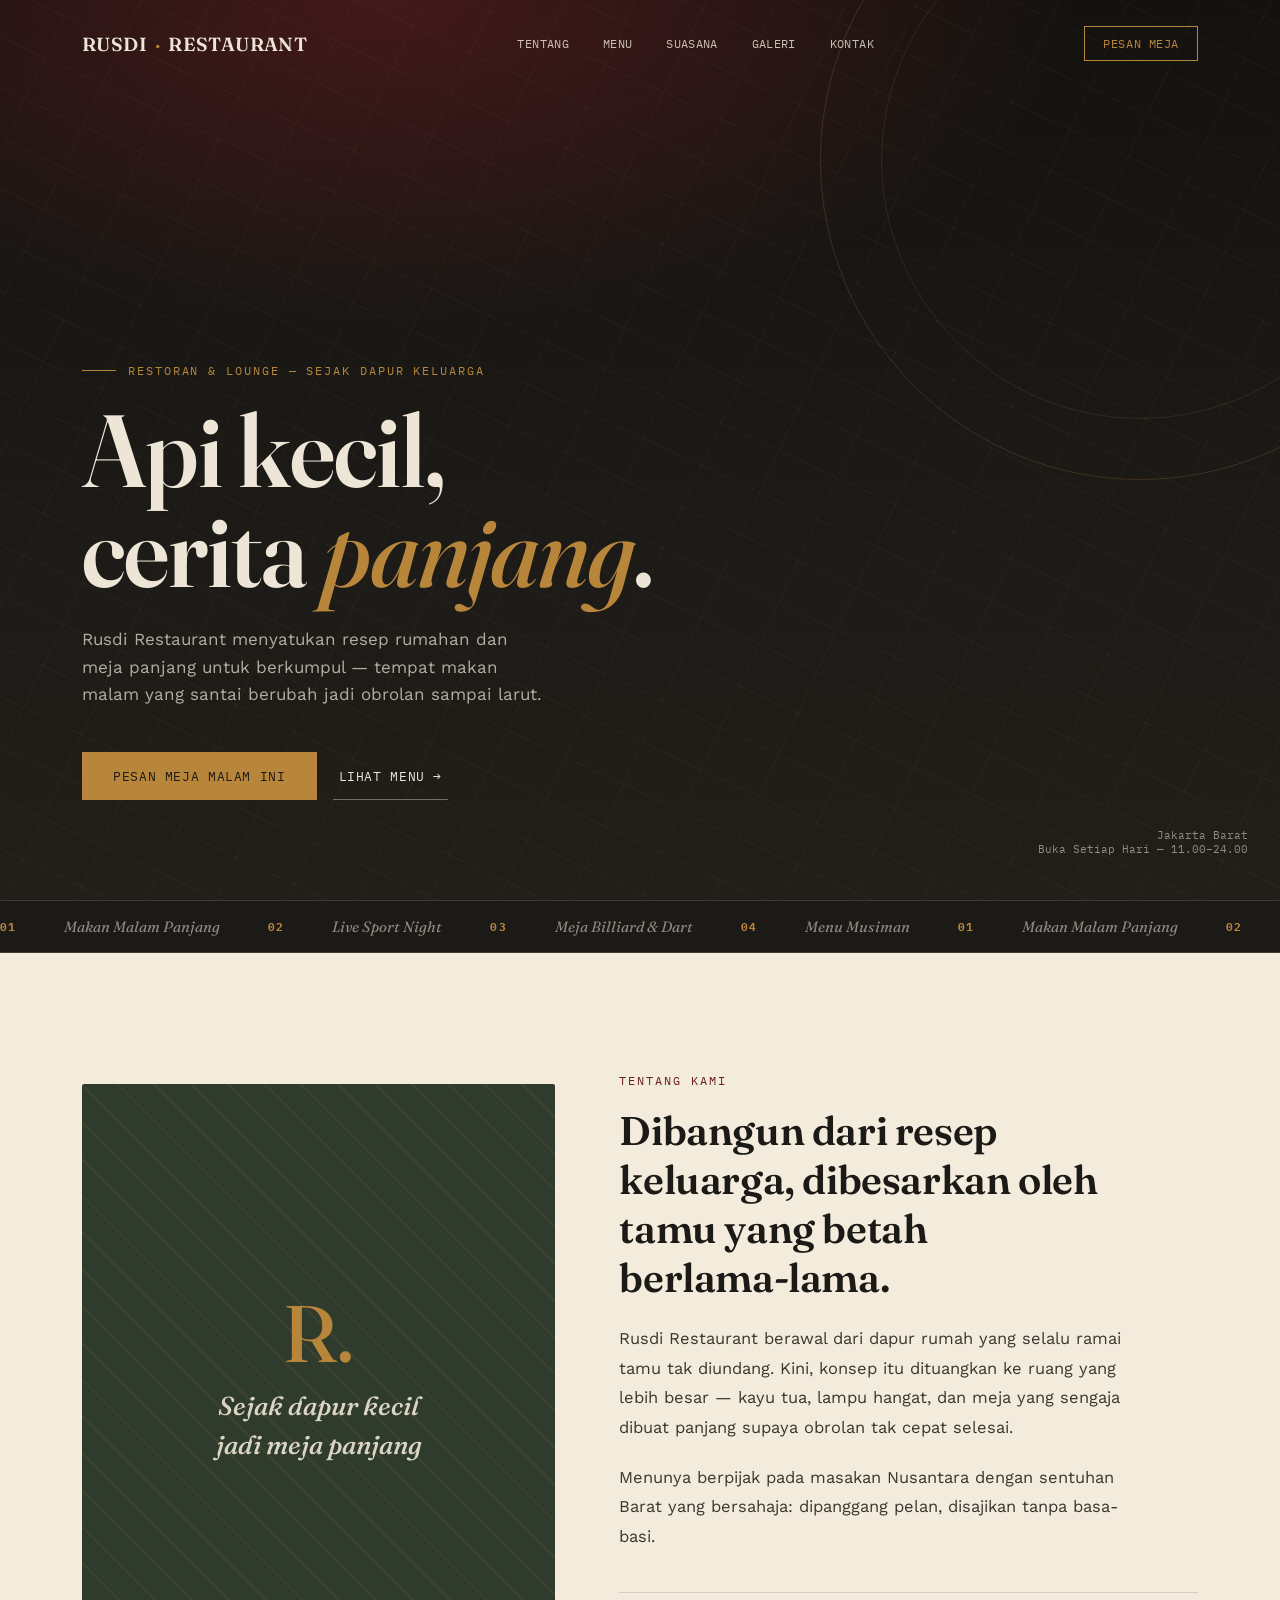
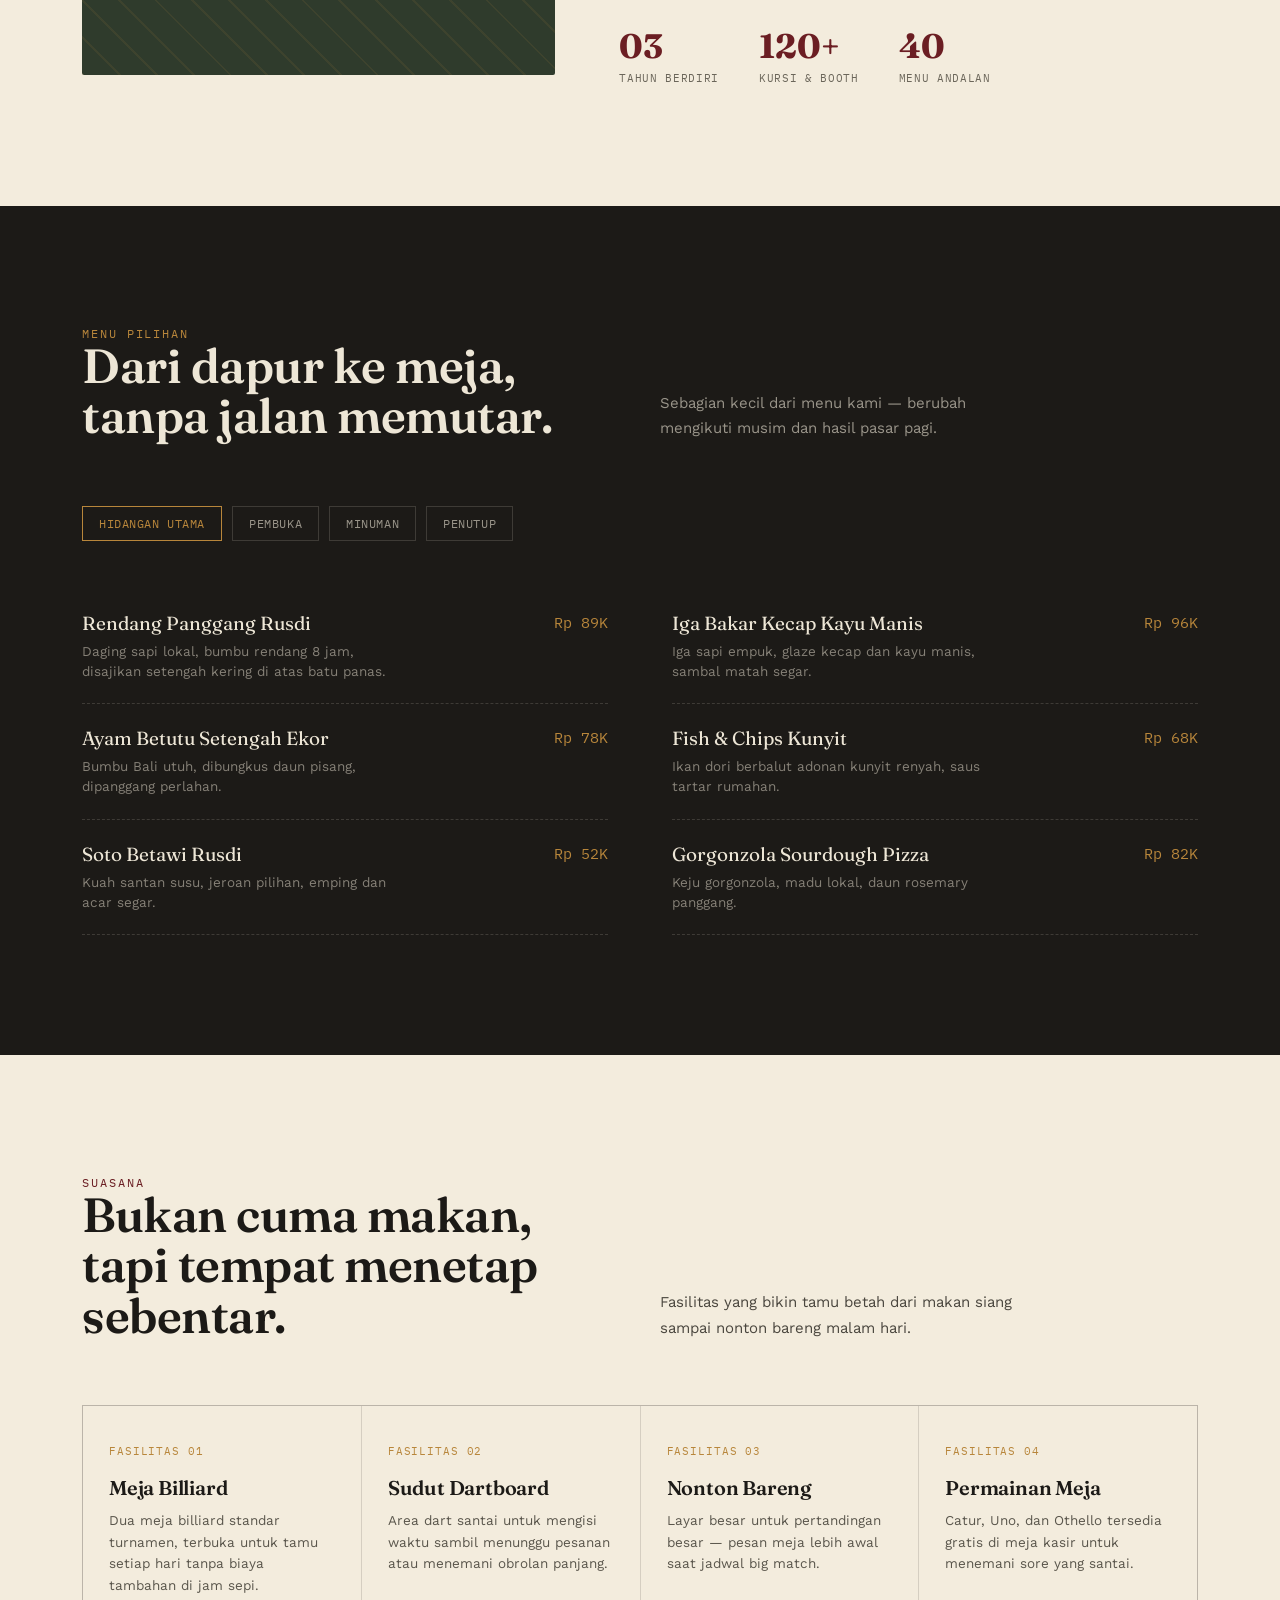
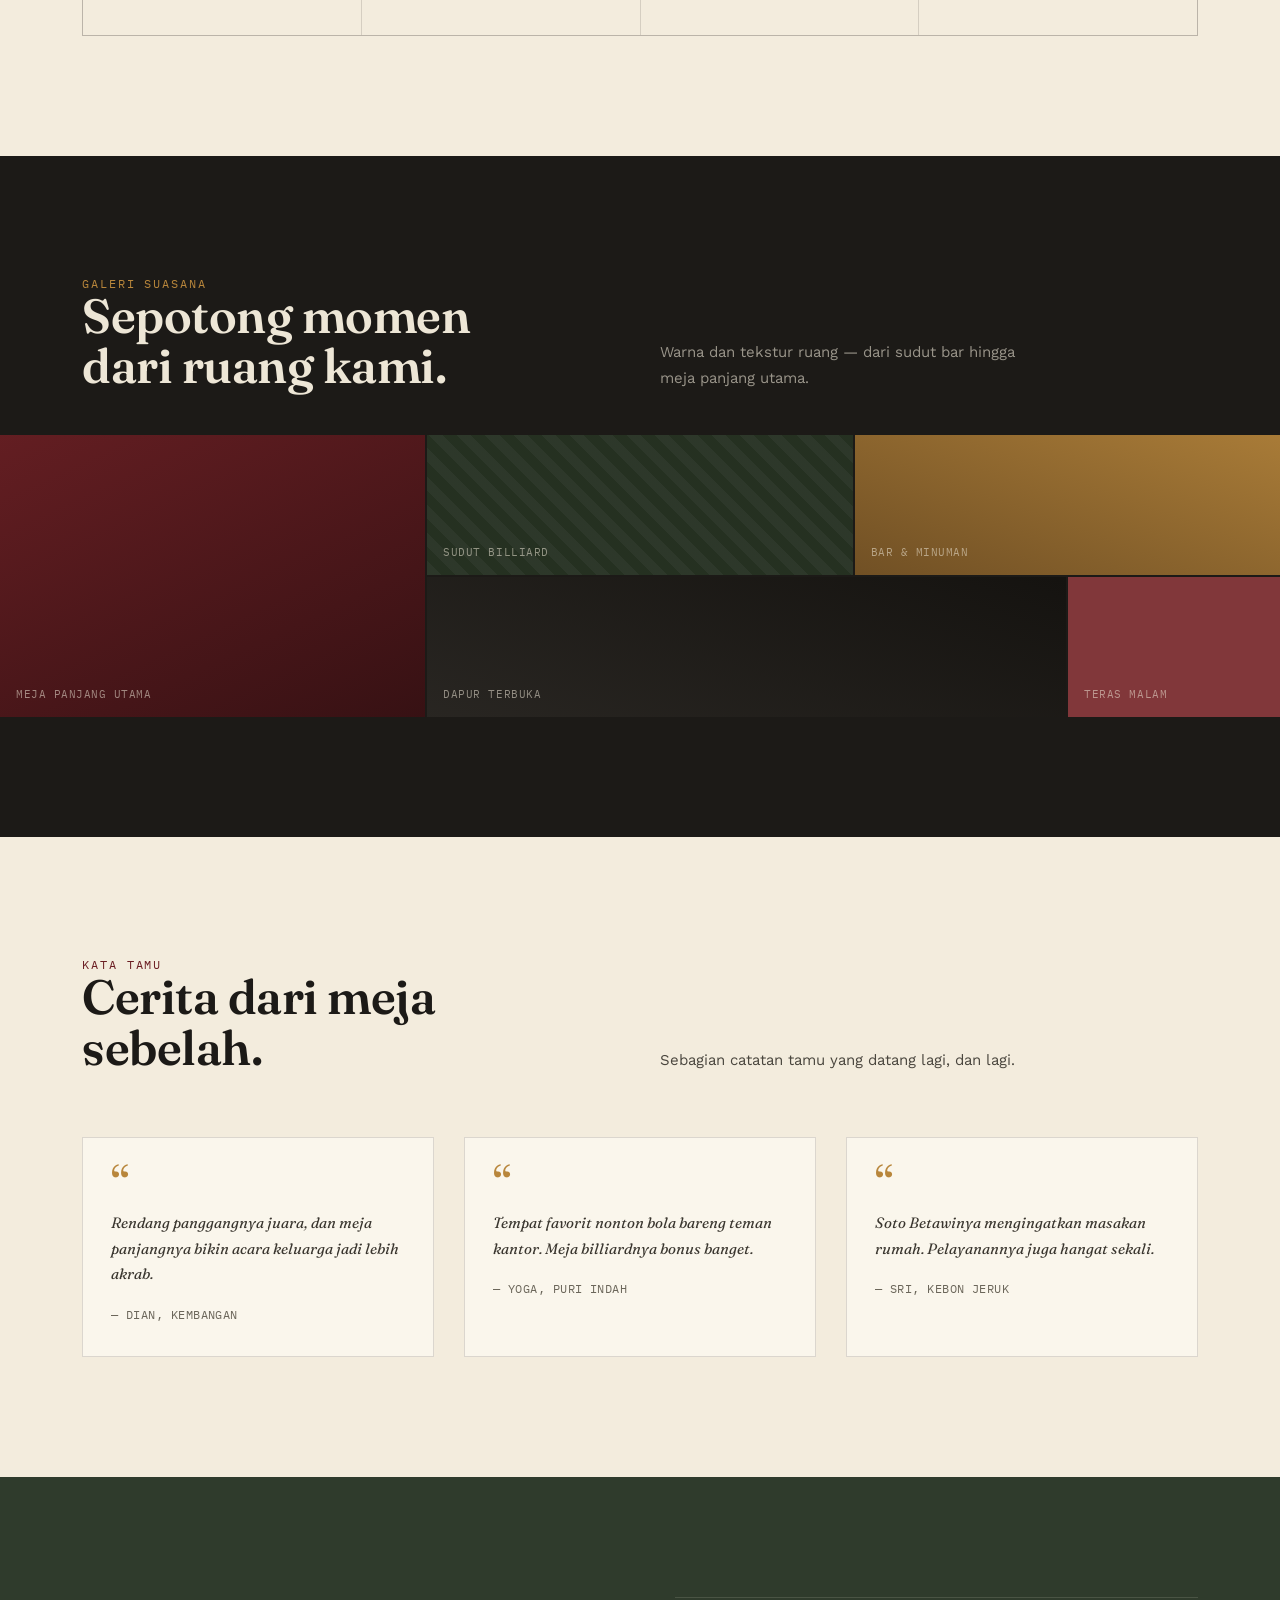
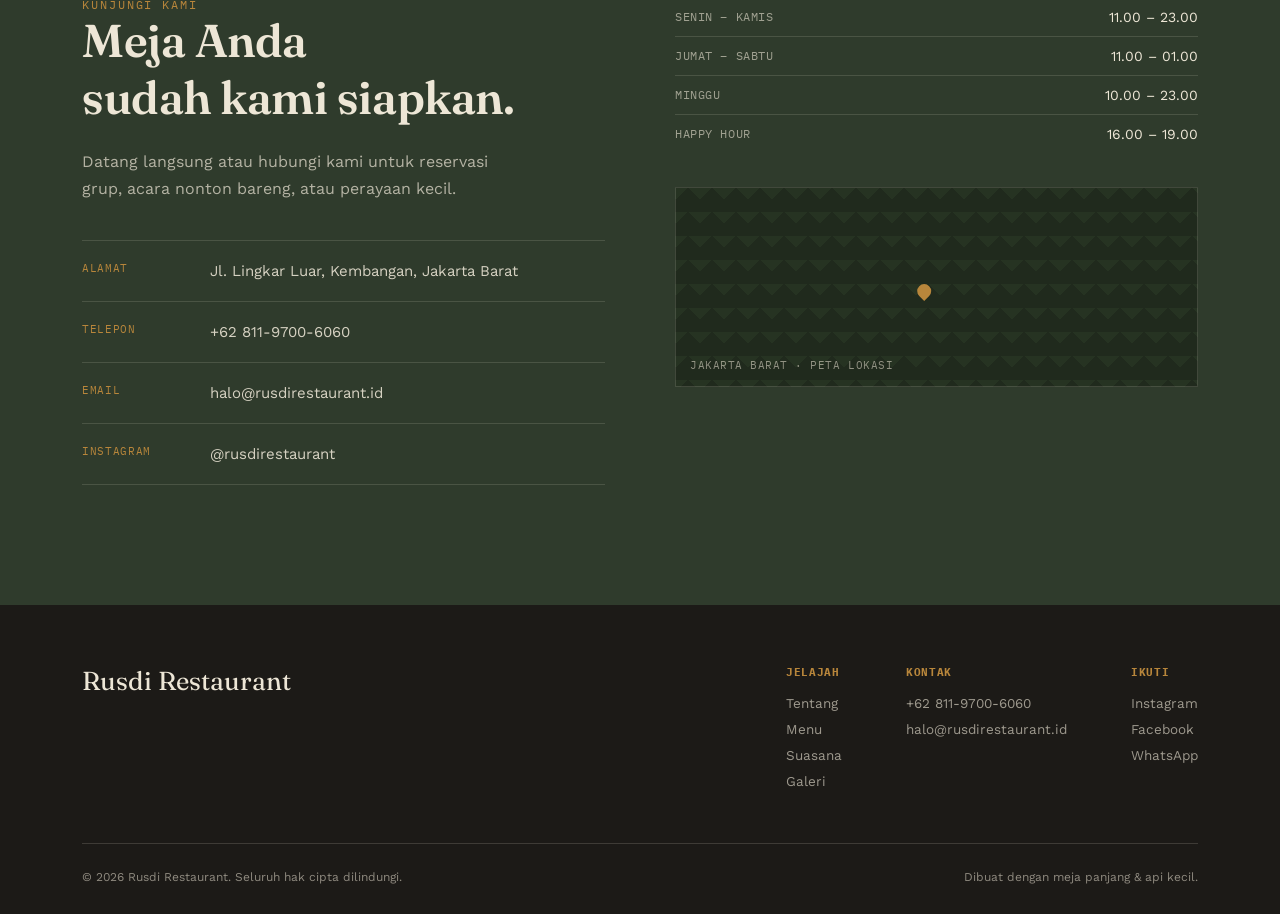
==== Index.html @ eff0e69c "Rename README.md to Index.html" ====
<!DOCTYPE html>
<html lang="id">
<head>
<meta charset="UTF-8">
<meta name="viewport" content="width=device-width, initial-scale=1.0">
<title>Rusdi Restaurant — Meja, Api, Cerita</title>
<link rel="preconnect" href="https://fonts.googleapis.com">
<link rel="preconnect" href="https://fonts.gstatic.com" crossorigin>
<link href="https://fonts.googleapis.com/css2?family=Fraunces:ital,opsz,wght@0,9..144,400;0,9..144,600;0,9..144,700;1,9..144,500&family=Work+Sans:wght@400;500;600&family=IBM+Plex+Mono:wght@400;500&display=swap" rel="stylesheet">
<style>
  :root{
    --ink:#1C1A17;
    --cream:#F3ECDD;
    --burgundy:#6B1E23;
    --burgundy-light:#8C3A3F;
    --brass:#B8863B;
    --pine:#2F3B2C;
    --ivory:#EDE6D6;
    --line: rgba(237,230,214,0.16);
    --line-dark: rgba(28,26,23,0.14);
  }
  *{margin:0;padding:0;box-sizing:border-box;}
  html{scroll-behavior:smooth;}
  body{
    background:var(--cream);
    color:var(--ink);
    font-family:'Work Sans', sans-serif;
    -webkit-font-smoothing:antialiased;
  }
  @media (prefers-reduced-motion: reduce){
    *{animation-duration:0.001ms !important; animation-iteration-count:1 !important; transition-duration:0.001ms !important; scroll-behavior:auto !important;}
  }
  a{color:inherit; text-decoration:none;}
  .wrap{max-width:1180px; margin:0 auto; padding:0 32px;}
  h1,h2,h3{font-family:'Fraunces', serif; font-weight:600; letter-spacing:-0.01em;}
  .eyebrow{
    font-family:'IBM Plex Mono', monospace;
    font-size:12px;
    letter-spacing:0.16em;
    text-transform:uppercase;
    color:var(--brass);
  }
  ::selection{background:var(--brass); color:var(--ink);}
  :focus-visible{outline:2px solid var(--brass); outline-offset:3px;}

  /* NAV */
  header.nav{
    position:fixed; top:0; left:0; right:0; z-index:50;
    background:rgba(28,26,23,0.0);
    transition:background .35s ease, box-shadow .35s ease, padding .35s ease;
    padding:26px 0;
  }
  header.nav.scrolled{
    background:rgba(28,26,23,0.94);
    backdrop-filter:blur(6px);
    padding:14px 0;
    box-shadow:0 8px 24px rgba(0,0,0,0.18);
  }
  .nav-inner{display:flex; align-items:center; justify-content:space-between;}
  .brand{
    font-family:'Fraunces', serif;
    font-size:19px;
    font-weight:600;
    color:var(--ivory);
    letter-spacing:0.02em;
    display:flex; align-items:baseline; gap:8px;
  }
  .brand .dot{color:var(--brass);}
  nav.links{display:flex; gap:34px;}
  nav.links a{
    font-size:13px;
    color:var(--ivory);
    opacity:0.82;
    letter-spacing:0.03em;
    text-transform:uppercase;
    font-family:'IBM Plex Mono', monospace;
    font-size:11.5px;
    transition:opacity .2s;
  }
  nav.links a:hover{opacity:1;}
  .nav-cta{
    border:1px solid var(--brass);
    color:var(--brass);
    padding:9px 18px;
    font-family:'IBM Plex Mono', monospace;
    font-size:11.5px;
    letter-spacing:0.05em;
    text-transform:uppercase;
    transition:background .2s, color .2s;
  }
  .nav-cta:hover{background:var(--brass); color:var(--ink);}
  .burger{display:none; flex-direction:column; gap:5px; background:none; border:none; cursor:pointer; padding:6px; z-index:60; position:relative;}
  .burger span{width:22px; height:2px; background:var(--ivory); transition:transform .25s, opacity .25s;}
  .burger.open span:nth-child(1){transform:translateY(7px) rotate(45deg);}
  .burger.open span:nth-child(2){opacity:0;}
  .burger.open span:nth-child(3){transform:translateY(-7px) rotate(-45deg);}
  .mobile-menu{
    display:none;
    position:fixed; inset:0; z-index:45;
    background:rgba(20,18,15,0.98);
    flex-direction:column; align-items:center; justify-content:center; gap:28px;
    opacity:0; pointer-events:none; transition:opacity .3s ease;
  }
  .mobile-menu.open{opacity:1; pointer-events:auto;}
  .mobile-menu a{
    font-family:'Fraunces', serif; font-size:30px; color:var(--ivory);
  }
  .mobile-menu a:hover{color:var(--brass);}
  @media(max-width:920px){ .mobile-menu{display:flex;} }

  /* HERO */
  .hero{
    position:relative;
    min-height:100vh;
    display:flex;
    align-items:flex-end;
    background:
      radial-gradient(ellipse 90% 60% at 30% 0%, rgba(107,30,35,0.55), transparent 60%),
      linear-gradient(180deg, #14120F 0%, #1C1A17 55%, #221E19 100%);
    overflow:hidden;
    padding-bottom:100px;
  }
  .hero::before{
    content:"";
    position:absolute; inset:0;
    background-image:
      repeating-linear-gradient(115deg, rgba(184,134,59,0.05) 0px, rgba(184,134,59,0.05) 1px, transparent 1px, transparent 64px),
      repeating-linear-gradient(25deg, rgba(237,230,214,0.03) 0px, rgba(237,230,214,0.03) 1px, transparent 1px, transparent 46px);
    pointer-events:none;
  }
  .hero-ring{
    position:absolute;
    right:-180px; top:-160px;
    width:640px; height:640px;
    border-radius:50%;
    border:1px solid rgba(184,134,59,0.22);
  }
  .hero-ring::after{
    content:"";
    position:absolute; inset:60px;
    border-radius:50%;
    border:1px solid rgba(184,134,59,0.15);
  }
  .hero-inner{position:relative; z-index:2; width:100%;}
  .hero .eyebrow{color:var(--brass); margin-bottom:22px; display:flex; align-items:center; gap:12px;}
  .hero .eyebrow::before{content:""; width:34px; height:1px; background:var(--brass); display:inline-block;}
  .hero h1{
    color:var(--ivory);
    font-size:clamp(48px, 8vw, 104px);
    line-height:0.98;
    max-width:920px;
  }
  .hero h1 em{
    font-style:italic;
    font-weight:500;
    color:var(--brass);
  }
  .hero-sub{
    color:rgba(237,230,214,0.72);
    font-size:17px;
    max-width:460px;
    margin-top:26px;
    line-height:1.6;
  }
  .hero-actions{display:flex; gap:16px; margin-top:44px; flex-wrap:wrap; align-items:center;}
  .btn-solid{
    background:var(--brass); color:var(--ink);
    padding:15px 30px;
    font-family:'IBM Plex Mono', monospace;
    font-size:12.5px; letter-spacing:0.05em; text-transform:uppercase;
    border:1px solid var(--brass);
    transition:transform .2s, background .2s;
    display:inline-block;
  }
  .btn-solid:hover{background:#cf9a49; transform:translateY(-2px);}
  .btn-ghost{
    color:var(--ivory);
    padding:15px 6px;
    font-family:'IBM Plex Mono', monospace;
    font-size:12.5px; letter-spacing:0.05em; text-transform:uppercase;
    border-bottom:1px solid rgba(237,230,214,0.4);
    transition:border-color .2s;
  }
  .btn-ghost:hover{border-color:var(--brass); color:var(--brass);}
  .hero-meta{
    position:absolute; right:32px; bottom:44px; z-index:2;
    text-align:right; color:rgba(237,230,214,0.55);
    font-family:'IBM Plex Mono', monospace; font-size:11px;
    display:none;
  }
  @media(min-width:900px){.hero-meta{display:block;}}

  /* MARQUEE STRIP */
  .strip{
    background:var(--ink);
    border-top:1px solid var(--line);
    border-bottom:1px solid var(--line);
    overflow:hidden;
    padding:16px 0;
  }
  .strip-track{
    display:flex; gap:48px; white-space:nowrap;
    animation:marquee 28s linear infinite;
    width:max-content;
  }
  @keyframes marquee{from{transform:translateX(0);} to{transform:translateX(-50%);}}
  .strip-track span{
    font-family:'Fraunces', serif; font-style:italic;
    font-size:15px; color:rgba(237,230,214,0.55);
    display:flex; align-items:center; gap:48px;
  }
  .strip-track span b{color:var(--brass); font-style:normal; font-family:'IBM Plex Mono', monospace; font-size:11px; letter-spacing:0.1em;}

  section{padding:120px 0;}
  .section-head{
    display:grid; grid-template-columns:1fr 1fr; gap:40px;
    margin-bottom:64px; align-items:end;
  }
  .section-head h2{font-size:clamp(32px, 4vw, 48px); line-height:1.05;}
  .section-head p{color:#4a463e; font-size:15px; line-height:1.7; max-width:380px;}

  /* ABOUT */
  .about{background:var(--cream);}
  .about-grid{display:grid; grid-template-columns:0.9fr 1.1fr; gap:64px; align-items:center;}
  .about-visual{
    position:relative; aspect-ratio:4/5;
    background:var(--pine);
    border-radius:2px;
    display:flex; align-items:center; justify-content:center;
    overflow:hidden;
  }
  .about-visual::before{
    content:""; position:absolute; inset:0;
    background:
      repeating-linear-gradient(45deg, rgba(184,134,59,0.10) 0 2px, transparent 2px 26px);
  }
  .about-visual .glyph{
    font-family:'Fraunces', serif; font-style:italic; font-weight:500;
    color:rgba(237,230,214,0.9); font-size:26px; text-align:center;
    line-height:1.5; position:relative; z-index:1; padding:40px;
  }
  .about-visual .glyph .big{
    display:block; font-size:80px; font-style:normal; color:var(--brass); line-height:1;
    margin-bottom:14px;
  }
  .about-text p{font-size:16.5px; line-height:1.8; color:#3a362f; margin-bottom:20px; max-width:520px;}
  .about-stats{display:flex; gap:40px; margin-top:40px; border-top:1px solid var(--line-dark); padding-top:32px;}
  .about-stats div b{font-family:'Fraunces', serif; font-size:34px; display:block; color:var(--burgundy);}
  .about-stats div span{font-family:'IBM Plex Mono', monospace; font-size:11px; text-transform:uppercase; letter-spacing:0.06em; color:#6b665a;}

  /* MENU */
  .menu{background:var(--ink); color:var(--ivory);}
  .menu .eyebrow{color:var(--brass);}
  .menu .section-head p{color:rgba(237,230,214,0.6);}
  .menu-tabs{display:flex; gap:10px; margin-bottom:48px; flex-wrap:wrap;}
  .menu-tab{
    font-family:'IBM Plex Mono', monospace; font-size:11.5px; text-transform:uppercase; letter-spacing:0.05em;
    padding:9px 16px; border:1px solid var(--line); color:rgba(237,230,214,0.6);
    background:none; cursor:pointer; transition:background .2s, color .2s, border-color .2s;
  }
  .menu-tab:hover{color:var(--ivory); border-color:rgba(237,230,214,0.4);}
  .menu-tab.active{border-color:var(--brass); color:var(--brass);}
  .menu-grid{display:block;}
  .menu-panel{
    display:grid; grid-template-columns:1fr 1fr; gap:0 64px;
    animation:fadeIn .35s ease;
  }
  .menu-panel[hidden]{display:none;}
  @keyframes fadeIn{from{opacity:0; transform:translateY(6px);} to{opacity:1; transform:translateY(0);}}
  .menu-panel .ticket:nth-child(odd){grid-column:1;}
  .menu-panel .ticket:nth-child(even){grid-column:2;}
  @media(max-width:920px){
    .menu-panel{grid-template-columns:1fr;}
    .menu-panel .ticket:nth-child(odd),.menu-panel .ticket:nth-child(even){grid-column:1;}
  }
  .ticket{
    display:flex; justify-content:space-between; gap:20px;
    padding:22px 0;
    border-bottom:1px dashed var(--line);
    position:relative;
  }
  .ticket-name{font-family:'Fraunces', serif; font-size:19px; margin-bottom:6px;}
  .ticket-desc{font-size:13.5px; color:rgba(237,230,214,0.5); line-height:1.5; max-width:320px;}
  .ticket-price{
    font-family:'IBM Plex Mono', monospace; font-size:15px; color:var(--brass);
    white-space:nowrap; padding-top:2px;
  }

  /* EXPERIENCE / FACILITIES */
  .experience{background:var(--cream);}
  .exp-grid{display:grid; grid-template-columns:repeat(4,1fr); gap:1px; background:var(--line-dark); border:1px solid var(--line-dark);}
  .exp-card{background:var(--cream); padding:38px 26px; transition:background .25s;}
  .exp-card:hover{background:#eae2d0;}
  .exp-num{font-family:'IBM Plex Mono', monospace; font-size:11px; color:var(--brass); letter-spacing:0.08em;}
  .exp-card h3{font-size:20px; margin:18px 0 10px; line-height:1.2;}
  .exp-card p{font-size:13.5px; color:#5a564c; line-height:1.6;}

  /* GALLERY / MOSAIC */
  .mosaic{background:var(--ink);}
  .mosaic-grid{
    display:grid;
    grid-template-columns:repeat(6, 1fr);
    grid-template-rows:140px 140px;
    gap:2px;
  }
  .tile{
    position:relative; overflow:hidden;
    display:flex; align-items:flex-end; padding:16px;
    font-family:'IBM Plex Mono', monospace; font-size:10.5px; letter-spacing:0.05em; text-transform:uppercase;
    color:rgba(237,230,214,0.55);
  }
  .tile span{position:relative; z-index:1;}
  .tile::before{content:""; position:absolute; inset:0; opacity:0.9;}
  .t1{grid-column:span 2; grid-row:span 2;}
  .t1::before{background:linear-gradient(155deg, var(--burgundy), #3a1013);}
  .t2{grid-column:span 2;}
  .t2::before{background:repeating-linear-gradient(45deg, var(--pine), var(--pine) 10px, #263322 10px, #263322 20px);}
  .t3{grid-column:span 2;}
  .t3::before{background:linear-gradient(200deg, var(--brass), #7a5626);}
  .t4{grid-column:span 3;}
  .t4::before{background:linear-gradient(20deg, #2a2723, #14120F);}
  .t5{grid-column:span 1;}
  .t5::before{background:var(--burgundy-light);}

  /* TESTIMONIALS */
  .voices{background:var(--cream);}
  .voices-grid{display:grid; grid-template-columns:repeat(3,1fr); gap:30px;}
  .voice-card{
    border:1px solid var(--line-dark);
    padding:34px 28px;
    background:#faf6ec;
  }
  .voice-card .quote-mark{font-family:'Fraunces', serif; font-size:48px; color:var(--brass); line-height:0.5; display:block; margin-bottom:14px;}
  .voice-card p{font-size:15px; line-height:1.7; color:#3a362f; margin-bottom:20px; font-style:italic; font-family:'Fraunces', serif;}
  .voice-name{font-family:'IBM Plex Mono', monospace; font-size:11.5px; text-transform:uppercase; letter-spacing:0.04em; color:#6b665a;}

  /* RESERVE / CONTACT */
  .reserve{background:var(--pine); color:var(--ivory);}
  .reserve-grid{display:grid; grid-template-columns:1fr 1fr; gap:70px;}
  .reserve h2{color:var(--ivory); font-size:clamp(32px,4vw,46px); margin-bottom:22px;}
  .reserve p.lead{color:rgba(237,230,214,0.7); line-height:1.7; max-width:420px; margin-bottom:38px;}
  .info-row{display:flex; gap:18px; padding:18px 0; border-top:1px solid rgba(237,230,214,0.14);}
  .info-row:last-child{border-bottom:1px solid rgba(237,230,214,0.14);}
  .info-row .label{font-family:'IBM Plex Mono', monospace; font-size:11px; text-transform:uppercase; letter-spacing:0.06em; color:var(--brass); width:110px; flex-shrink:0; padding-top:2px;}
  .info-row .val{font-size:15px; line-height:1.6; color:rgba(237,230,214,0.88);}
  .hours-table{width:100%; border-collapse:collapse; font-size:14px;}
  .hours-table td{padding:11px 0; border-top:1px solid rgba(237,230,214,0.14);}
  .hours-table td:first-child{font-family:'IBM Plex Mono', monospace; font-size:11.5px; text-transform:uppercase; letter-spacing:0.05em; color:rgba(237,230,214,0.6);}
  .hours-table td:last-child{text-align:right; color:var(--ivory);}
  .map-box{
    margin-top:34px; height:200px; position:relative; overflow:hidden;
    border:1px solid rgba(237,230,214,0.16);
    background:
      linear-gradient(135deg, #263322 25%, transparent 25%) 0 0/24px 24px,
      linear-gradient(225deg, #263322 25%, transparent 25%) 0 0/24px 24px,
      #202a1d;
  }
  .map-box .pin{
    position:absolute; top:50%; left:50%; transform:translate(-50%,-100%);
    width:14px; height:14px; background:var(--brass); border-radius:50% 50% 50% 0; transform-origin:bottom;
    rotate:-45deg;
  }
  .map-box .cap{
    position:absolute; bottom:14px; left:14px;
    font-family:'IBM Plex Mono', monospace; font-size:10.5px; color:rgba(237,230,214,0.55); letter-spacing:0.05em;
  }

  /* FOOTER */
  footer{background:var(--ink); color:rgba(237,230,214,0.55); padding:60px 0 30px;}
  .footer-top{display:flex; justify-content:space-between; align-items:flex-start; padding-bottom:44px; border-bottom:1px solid var(--line); flex-wrap:wrap; gap:30px;}
  .footer-brand{font-family:'Fraunces', serif; font-size:26px; color:var(--ivory);}
  .footer-cols{display:flex; gap:64px; flex-wrap:wrap;}
  .footer-col h4{font-family:'IBM Plex Mono', monospace; font-size:11px; text-transform:uppercase; letter-spacing:0.06em; color:var(--brass); margin-bottom:16px;}
  .footer-col a, .footer-col p{display:block; font-size:13.5px; margin-bottom:10px; color:rgba(237,230,214,0.62);}
  .footer-col a:hover{color:var(--ivory);}
  .footer-bottom{display:flex; justify-content:space-between; padding-top:26px; font-size:12px; flex-wrap:wrap; gap:10px;}

  @media(max-width:920px){
    nav.links{display:none;}
    .burger{display:flex;}
    .about-grid, .reserve-grid{grid-template-columns:1fr;}
    .section-head{grid-template-columns:1fr;}
    .exp-grid{grid-template-columns:repeat(2,1fr);}
    .menu-grid{grid-template-columns:1fr;}
    .voices-grid{grid-template-columns:1fr;}
    .mosaic-grid{grid-template-columns:repeat(3,1fr); grid-template-rows:110px 110px 110px;}
    .t1{grid-column:span 3; grid-row:span 1;}
    .t4{grid-column:span 3;}
    section{padding:80px 0;}
  }
</style>
</head>
<body>

<header class="nav" id="siteNav">
  <div class="wrap nav-inner">
    <a href="#top" class="brand">RUSDI<span class="dot">·</span>RESTAURANT</a>
    <nav class="links">
      <a href="#about">Tentang</a>
      <a href="#menu">Menu</a>
      <a href="#experience">Suasana</a>
      <a href="#gallery">Galeri</a>
      <a href="#reserve">Kontak</a>
    </nav>
    <a href="#reserve" class="nav-cta">Pesan Meja</a>
    <button class="burger" id="burgerBtn" aria-label="Buka menu" aria-expanded="false"><span></span><span></span><span></span></button>
  </div>
</header>

<div class="mobile-menu" id="mobileMenu">
  <a href="#about">Tentang</a>
  <a href="#menu">Menu</a>
  <a href="#experience">Suasana</a>
  <a href="#gallery">Galeri</a>
  <a href="#reserve">Kontak</a>
</div>

<section class="hero" id="top">
  <div class="hero-ring" aria-hidden="true"></div>
  <div class="wrap hero-inner">
    <div class="eyebrow">Restoran &amp; Lounge — Sejak Dapur Keluarga</div>
    <h1>Api kecil,<br>cerita <em>panjang</em>.</h1>
    <p class="hero-sub">Rusdi Restaurant menyatukan resep rumahan dan meja panjang untuk berkumpul — tempat makan malam yang santai berubah jadi obrolan sampai larut.</p>
    <div class="hero-actions">
      <a href="#reserve" class="btn-solid">Pesan Meja Malam Ini</a>
      <a href="#menu" class="btn-ghost">Lihat Menu →</a>
    </div>
  </div>
  <div class="hero-meta">Jakarta Barat<br>Buka Setiap Hari — 11.00–24.00</div>
</section>

<div class="strip" aria-hidden="true">
  <div class="strip-track">
    <span><b>01</b> Makan Malam Panjang</span>
    <span><b>02</b> Live Sport Night</span>
    <span><b>03</b> Meja Billiard &amp; Dart</span>
    <span><b>04</b> Menu Musiman</span>
    <span><b>01</b> Makan Malam Panjang</span>
    <span><b>02</b> Live Sport Night</span>
    <span><b>03</b> Meja Billiard &amp; Dart</span>
    <span><b>04</b> Menu Musiman</span>
  </div>
</div>

<section class="about" id="about">
  <div class="wrap about-grid">
    <div class="about-visual">
      <div class="glyph"><span class="big">R.</span>Sejak dapur kecil<br>jadi meja panjang</div>
    </div>
    <div class="about-text">
      <div class="eyebrow" style="color:var(--burgundy); margin-bottom:18px;">Tentang Kami</div>
      <h2 style="font-size:clamp(28px,3.6vw,40px); margin-bottom:22px; max-width:480px;">Dibangun dari resep keluarga, dibesarkan oleh tamu yang betah berlama-lama.</h2>
      <p>Rusdi Restaurant berawal dari dapur rumah yang selalu ramai tamu tak diundang. Kini, konsep itu dituangkan ke ruang yang lebih besar — kayu tua, lampu hangat, dan meja yang sengaja dibuat panjang supaya obrolan tak cepat selesai.</p>
      <p>Menunya berpijak pada masakan Nusantara dengan sentuhan Barat yang bersahaja: dipanggang pelan, disajikan tanpa basa-basi.</p>
      <div class="about-stats">
        <div><b>03</b><span>Tahun Berdiri</span></div>
        <div><b>120+</b><span>Kursi &amp; Booth</span></div>
        <div><b>40</b><span>Menu Andalan</span></div>
      </div>
    </div>
  </div>
</section>

<section class="menu" id="menu">
  <div class="wrap">
    <div class="section-head">
      <div>
        <div class="eyebrow">Menu Pilihan</div>
        <h2>Dari dapur ke meja,<br>tanpa jalan memutar.</h2>
      </div>
      <p>Sebagian kecil dari menu kami — berubah mengikuti musim dan hasil pasar pagi.</p>
    </div>
    <div class="menu-tabs" role="tablist">
      <button class="menu-tab active" role="tab" aria-selected="true" data-cat="mains">Hidangan Utama</button>
      <button class="menu-tab" role="tab" aria-selected="false" data-cat="starters">Pembuka</button>
      <button class="menu-tab" role="tab" aria-selected="false" data-cat="drinks">Minuman</button>
      <button class="menu-tab" role="tab" aria-selected="false" data-cat="dessert">Penutup</button>
    </div>
    <div class="menu-grid">
      <div class="menu-panel" data-panel="mains">
        <div class="ticket">
          <div><div class="ticket-name">Rendang Panggang Rusdi</div><div class="ticket-desc">Daging sapi lokal, bumbu rendang 8 jam, disajikan setengah kering di atas batu panas.</div></div>
          <div class="ticket-price">Rp 89K</div>
        </div>
        <div class="ticket">
          <div><div class="ticket-name">Iga Bakar Kecap Kayu Manis</div><div class="ticket-desc">Iga sapi empuk, glaze kecap dan kayu manis, sambal matah segar.</div></div>
          <div class="ticket-price">Rp 96K</div>
        </div>
        <div class="ticket">
          <div><div class="ticket-name">Ayam Betutu Setengah Ekor</div><div class="ticket-desc">Bumbu Bali utuh, dibungkus daun pisang, dipanggang perlahan.</div></div>
          <div class="ticket-price">Rp 78K</div>
        </div>
        <div class="ticket">
          <div><div class="ticket-name">Fish &amp; Chips Kunyit</div><div class="ticket-desc">Ikan dori berbalut adonan kunyit renyah, saus tartar rumahan.</div></div>
          <div class="ticket-price">Rp 68K</div>
        </div>
        <div class="ticket">
          <div><div class="ticket-name">Soto Betawi Rusdi</div><div class="ticket-desc">Kuah santan susu, jeroan pilihan, emping dan acar segar.</div></div>
          <div class="ticket-price">Rp 52K</div>
        </div>
        <div class="ticket">
          <div><div class="ticket-name">Gorgonzola Sourdough Pizza</div><div class="ticket-desc">Keju gorgonzola, madu lokal, daun rosemary panggang.</div></div>
          <div class="ticket-price">Rp 82K</div>
        </div>
      </div>
      <div class="menu-panel" data-panel="starters" hidden>
        <div class="ticket">
          <div><div class="ticket-name">Tahu Goreng Kipas</div><div class="ticket-desc">Tahu isi sayur dan ayam, balutan tepung renyah, sambal kecap.</div></div>
          <div class="ticket-price">Rp 32K</div>
        </div>
        <div class="ticket">
          <div><div class="ticket-name">French Fries Rumahan</div><div class="ticket-desc">Kentang potong tebal, digoreng dua kali, saus sambal &amp; mayo.</div></div>
          <div class="ticket-price">Rp 28K</div>
        </div>
        <div class="ticket">
          <div><div class="ticket-name">Croquette Daging Truffle Mayo</div><div class="ticket-desc">Isian daging dan keju mozzarella, saus truffle mayo.</div></div>
          <div class="ticket-price">Rp 42K</div>
        </div>
        <div class="ticket">
          <div><div class="ticket-name">Sate Ayam Bumbu Kacang</div><div class="ticket-desc">Sate ayam bakar arang, sambal kacang khas dapur Rusdi.</div></div>
          <div class="ticket-price">Rp 36K</div>
        </div>
      </div>
      <div class="menu-panel" data-panel="drinks" hidden>
        <div class="ticket">
          <div><div class="ticket-name">Kopi Susu Gula Aren</div><div class="ticket-desc">Espresso rumahan, gula aren asli, susu segar.</div></div>
          <div class="ticket-price">Rp 28K</div>
        </div>
        <div class="ticket">
          <div><div class="ticket-name">Es Teh Tarik Rusdi</div><div class="ticket-desc">Teh susu ditarik, disajikan dingin dengan gula aren cair.</div></div>
          <div class="ticket-price">Rp 24K</div>
        </div>
        <div class="ticket">
          <div><div class="ticket-name">Twist Cocktail</div><div class="ticket-desc">Racikan rumahan berganti tiap bulan — tanya bartender kami.</div></div>
          <div class="ticket-price">Rp 78K</div>
        </div>
        <div class="ticket">
          <div><div class="ticket-name">Jus Alpukat Kocok</div><div class="ticket-desc">Alpukat segar, susu kental manis, cokelat leleh.</div></div>
          <div class="ticket-price">Rp 30K</div>
        </div>
      </div>
      <div class="menu-panel" data-panel="dessert" hidden>
        <div class="ticket">
          <div><div class="ticket-name">Es Krim Pandan Gula Merah</div><div class="ticket-desc">Dibuat harian, taburan kacang sangrai dan gula merah cair.</div></div>
          <div class="ticket-price">Rp 34K</div>
        </div>
        <div class="ticket">
          <div><div class="ticket-name">Pisang Goreng Karamel</div><div class="ticket-desc">Pisang kepok goreng renyah, saus karamel gula aren, es krim vanila.</div></div>
          <div class="ticket-price">Rp 32K</div>
        </div>
        <div class="ticket">
          <div><div class="ticket-name">Kue Lapis Legit Panggang</div><div class="ticket-desc">Resep rumahan, disajikan hangat dengan saus vanila.</div></div>
          <div class="ticket-price">Rp 26K</div>
        </div>
        <div class="ticket">
          <div><div class="ticket-name">Puding Roti Kayu Manis</div><div class="ticket-desc">Roti panggang lembut, saus karamel dan kayu manis.</div></div>
          <div class="ticket-price">Rp 30K</div>
        </div>
      </div>
    </div>
  </div>
</section>

<section class="experience" id="experience">
  <div class="wrap">
    <div class="section-head">
      <div>
        <div class="eyebrow" style="color:var(--burgundy);">Suasana</div>
        <h2>Bukan cuma makan,<br>tapi tempat menetap sebentar.</h2>
      </div>
      <p>Fasilitas yang bikin tamu betah dari makan siang sampai nonton bareng malam hari.</p>
    </div>
    <div class="exp-grid">
      <div class="exp-card">
        <div class="exp-num">FASILITAS 01</div>
        <h3>Meja Billiard</h3>
        <p>Dua meja billiard standar turnamen, terbuka untuk tamu setiap hari tanpa biaya tambahan di jam sepi.</p>
      </div>
      <div class="exp-card">
        <div class="exp-num">FASILITAS 02</div>
        <h3>Sudut Dartboard</h3>
        <p>Area dart santai untuk mengisi waktu sambil menunggu pesanan atau menemani obrolan panjang.</p>
      </div>
      <div class="exp-card">
        <div class="exp-num">FASILITAS 03</div>
        <h3>Nonton Bareng</h3>
        <p>Layar besar untuk pertandingan besar — pesan meja lebih awal saat jadwal big match.</p>
      </div>
      <div class="exp-card">
        <div class="exp-num">FASILITAS 04</div>
        <h3>Permainan Meja</h3>
        <p>Catur, Uno, dan Othello tersedia gratis di meja kasir untuk menemani sore yang santai.</p>
      </div>
    </div>
  </div>
</section>

<section class="mosaic" id="gallery">
  <div class="wrap">
    <div class="section-head" style="margin-bottom:44px;">
      <div>
        <div class="eyebrow">Galeri Suasana</div>
        <h2 style="color:var(--ivory);">Sepotong momen<br>dari ruang kami.</h2>
      </div>
      <p style="color:rgba(237,230,214,0.6);">Warna dan tekstur ruang — dari sudut bar hingga meja panjang utama.</p>
    </div>
  </div>
  <div class="mosaic-grid">
    <div class="tile t1"><span>Meja Panjang Utama</span></div>
    <div class="tile t2"><span>Sudut Billiard</span></div>
    <div class="tile t3"><span>Bar &amp; Minuman</span></div>
    <div class="tile t4"><span>Dapur Terbuka</span></div>
    <div class="tile t5"><span>Teras Malam</span></div>
  </div>
</section>

<section class="voices">
  <div class="wrap">
    <div class="section-head">
      <div>
        <div class="eyebrow" style="color:var(--burgundy);">Kata Tamu</div>
        <h2>Cerita dari meja<br>sebelah.</h2>
      </div>
      <p>Sebagian catatan tamu yang datang lagi, dan lagi.</p>
    </div>
    <div class="voices-grid">
      <div class="voice-card">
        <span class="quote-mark">“</span>
        <p>Rendang panggangnya juara, dan meja panjangnya bikin acara keluarga jadi lebih akrab.</p>
        <div class="voice-name">— Dian, Kembangan</div>
      </div>
      <div class="voice-card">
        <span class="quote-mark">“</span>
        <p>Tempat favorit nonton bola bareng teman kantor. Meja billiardnya bonus banget.</p>
        <div class="voice-name">— Yoga, Puri Indah</div>
      </div>
      <div class="voice-card">
        <span class="quote-mark">“</span>
        <p>Soto Betawinya mengingatkan masakan rumah. Pelayanannya juga hangat sekali.</p>
        <div class="voice-name">— Sri, Kebon Jeruk</div>
      </div>
    </div>
  </div>
</section>

<section class="reserve" id="reserve">
  <div class="wrap reserve-grid">
    <div>
      <div class="eyebrow">Kunjungi Kami</div>
      <h2>Meja Anda<br>sudah kami siapkan.</h2>
      <p class="lead">Datang langsung atau hubungi kami untuk reservasi grup, acara nonton bareng, atau perayaan kecil.</p>
      <div class="info-row"><div class="label">Alamat</div><div class="val">Jl. Lingkar Luar, Kembangan, Jakarta Barat</div></div>
      <div class="info-row"><div class="label">Telepon</div><div class="val">+62 811-9700-6060</div></div>
      <div class="info-row"><div class="label">Email</div><div class="val">halo@rusdirestaurant.id</div></div>
      <div class="info-row"><div class="label">Instagram</div><div class="val">@rusdirestaurant</div></div>
    </div>
    <div>
      <table class="hours-table">
        <tr><td>Senin – Kamis</td><td>11.00 – 23.00</td></tr>
        <tr><td>Jumat – Sabtu</td><td>11.00 – 01.00</td></tr>
        <tr><td>Minggu</td><td>10.00 – 23.00</td></tr>
        <tr><td>Happy Hour</td><td>16.00 – 19.00</td></tr>
      </table>
      <div class="map-box">
        <div class="pin"></div>
        <div class="cap">JAKARTA BARAT · PETA LOKASI</div>
      </div>
    </div>
  </div>
</section>

<footer>
  <div class="wrap">
    <div class="footer-top">
      <div class="footer-brand">Rusdi Restaurant</div>
      <div class="footer-cols">
        <div class="footer-col">
          <h4>Jelajah</h4>
          <a href="#about">Tentang</a>
          <a href="#menu">Menu</a>
          <a href="#experience">Suasana</a>
          <a href="#gallery">Galeri</a>
        </div>
        <div class="footer-col">
          <h4>Kontak</h4>
          <p>+62 811-9700-6060</p>
          <p>halo@rusdirestaurant.id</p>
        </div>
        <div class="footer-col">
          <h4>Ikuti</h4>
          <a href="#">Instagram</a>
          <a href="#">Facebook</a>
          <a href="#">WhatsApp</a>
        </div>
      </div>
    </div>
    <div class="footer-bottom">
      <span>© 2026 Rusdi Restaurant. Seluruh hak cipta dilindungi.</span>
      <span>Dibuat dengan meja panjang &amp; api kecil.</span>
    </div>
  </div>
</footer>

<script>
  const nav = document.getElementById('siteNav');
  window.addEventListener('scroll', () => {
    if(window.scrollY > 40){ nav.classList.add('scrolled'); }
    else{ nav.classList.remove('scrolled'); }
  });

  // Menu tabs
  const tabs = document.querySelectorAll('.menu-tab');
  const panels = document.querySelectorAll('.menu-panel');
  tabs.forEach(tab => {
    tab.addEventListener('click', () => {
      tabs.forEach(t => { t.classList.remove('active'); t.setAttribute('aria-selected','false'); });
      tab.classList.add('active');
      tab.setAttribute('aria-selected','true');
      const cat = tab.dataset.cat;
      panels.forEach(p => { p.hidden = p.dataset.panel !== cat; });
    });
  });

  // Mobile menu toggle
  const burgerBtn = document.getElementById('burgerBtn');
  const mobileMenu = document.getElementById('mobileMenu');
  burgerBtn.addEventListener('click', () => {
    const isOpen = mobileMenu.classList.toggle('open');
    burgerBtn.classList.toggle('open', isOpen);
    burgerBtn.setAttribute('aria-expanded', isOpen);
    document.body.style.overflow = isOpen ? 'hidden' : '';
  });
  mobileMenu.querySelectorAll('a').forEach(link => {
    link.addEventListener('click', () => {
      mobileMenu.classList.remove('open');
      burgerBtn.classList.remove('open');
      burgerBtn.setAttribute('aria-expanded','false');
      document.body.style.overflow = '';
    });
  });
</script>
</body>
</html>
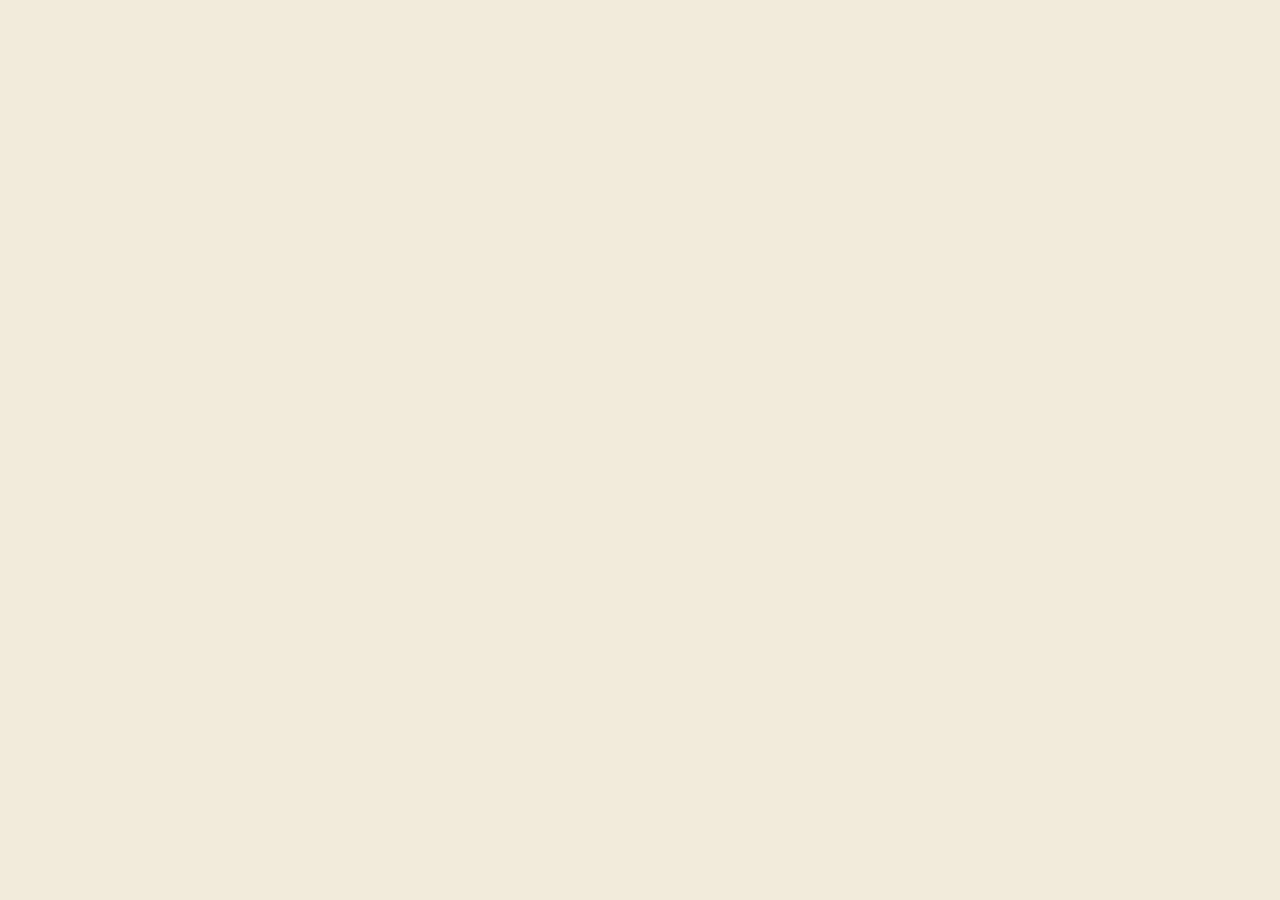
==== commit 8e0b5f63: "Create Index.html" ====
--- a/Index.html
+++ b/Index.html
@@ -63,8 +63,14 @@
     font-weight:600;
     color:var(--ivory);
     letter-spacing:0.02em;
-    display:flex; align-items:baseline; gap:8px;
-  }
+    display:flex; align-items:center; gap:10px;
+  }
+  .brand img{
+    height:38px; width:38px;
+    border-radius:50%;
+    transition:height .35s ease, width .35s ease;
+  }
+  header.nav.scrolled .brand img{height:30px; width:30px;}
   .brand .dot{color:var(--brass);}
   nav.links{display:flex; gap:34px;}
   nav.links a{
@@ -89,6 +95,16 @@
     transition:background .2s, color .2s;
   }
   .nav-cta:hover{background:var(--brass); color:var(--ink);}
+
+  @media(max-width:640px){
+    .wrap{padding:0 18px;}
+    .nav-inner{gap:10px;}
+    .brand{font-size:14px; gap:7px;}
+    .brand img{height:28px; width:28px;}
+    header.nav.scrolled .brand img{height:24px; width:24px;}
+    .brand-full{display:none;}
+    .nav-cta{padding:8px 12px; font-size:10px;}
+  }
   .burger{display:none; flex-direction:column; gap:5px; background:none; border:none; cursor:pointer; padding:6px; z-index:60; position:relative;}
   .burger span{width:22px; height:2px; background:var(--ivory); transition:transform .25s, opacity .25s;}
   .burger.open span:nth-child(1){transform:translateY(7px) rotate(45deg);}
@@ -162,26 +178,36 @@
     margin-top:26px;
     line-height:1.6;
   }
-  .hero-actions{display:flex; gap:16px; margin-top:44px; flex-wrap:wrap; align-items:center;}
+  .hero-actions{display:flex; gap:14px; margin-top:44px; flex-wrap:wrap; align-items:center;}
   .btn-solid{
     background:var(--brass); color:var(--ink);
-    padding:15px 30px;
+    padding:16px 28px;
+    border-radius:999px;
     font-family:'IBM Plex Mono', monospace;
     font-size:12.5px; letter-spacing:0.05em; text-transform:uppercase;
     border:1px solid var(--brass);
     transition:transform .2s, background .2s;
-    display:inline-block;
+    display:inline-flex; align-items:center; gap:10px;
+  }
+  .btn-solid .arrow{
+    width:22px; height:22px; border-radius:50%;
+    background:var(--ink); color:var(--brass);
+    display:inline-flex; align-items:center; justify-content:center;
+    font-size:13px;
   }
   .btn-solid:hover{background:#cf9a49; transform:translateY(-2px);}
   .btn-ghost{
     color:var(--ivory);
-    padding:15px 6px;
+    background:none;
+    padding:16px 28px;
+    border-radius:999px;
     font-family:'IBM Plex Mono', monospace;
     font-size:12.5px; letter-spacing:0.05em; text-transform:uppercase;
-    border-bottom:1px solid rgba(237,230,214,0.4);
-    transition:border-color .2s;
-  }
-  .btn-ghost:hover{border-color:var(--brass); color:var(--brass);}
+    border:1px solid rgba(237,230,214,0.4);
+    transition:border-color .2s, background .2s, color .2s;
+    display:inline-flex; align-items:center;
+  }
+  .btn-ghost:hover{border-color:var(--brass); color:var(--brass); background:rgba(184,134,59,0.08);}
   .hero-meta{
     position:absolute; right:32px; bottom:44px; z-index:2;
     text-align:right; color:rgba(237,230,214,0.55);
@@ -297,6 +323,38 @@
 
   /* GALLERY / MOSAIC */
   .mosaic{background:var(--ink);}
+  .lightbox{
+    position:fixed; inset:0; z-index:200;
+    background:rgba(10,9,7,0.94);
+    display:flex; flex-direction:column; align-items:center; justify-content:center;
+    padding:60px 24px;
+    opacity:0; pointer-events:none;
+    transition:opacity .3s ease;
+  }
+  .lightbox.open{opacity:1; pointer-events:auto;}
+  .lightbox-img{
+    max-width:min(920px, 92vw); max-height:78vh;
+    object-fit:contain;
+    box-shadow:0 20px 60px rgba(0,0,0,0.5);
+    transform:scale(0.96);
+    transition:transform .3s ease;
+  }
+  .lightbox.open .lightbox-img{transform:scale(1);}
+  .lightbox-caption{
+    margin-top:20px;
+    font-family:'IBM Plex Mono', monospace; font-size:12px; letter-spacing:0.08em; text-transform:uppercase;
+    color:var(--brass);
+  }
+  .lightbox-close{
+    position:absolute; top:24px; right:28px;
+    width:44px; height:44px; border-radius:50%;
+    border:1px solid rgba(237,230,214,0.3);
+    background:none; color:var(--ivory);
+    font-size:26px; line-height:1; cursor:pointer;
+    display:flex; align-items:center; justify-content:center;
+    transition:background .2s, border-color .2s;
+  }
+  .lightbox-close:hover{background:var(--brass); border-color:var(--brass); color:var(--ink);}
   .mosaic-grid{
     display:grid;
     grid-template-columns:repeat(6, 1fr);
@@ -308,437 +366,12 @@
     display:flex; align-items:flex-end; padding:16px;
     font-family:'IBM Plex Mono', monospace; font-size:10.5px; letter-spacing:0.05em; text-transform:uppercase;
     color:rgba(237,230,214,0.55);
-  }
-  .tile span{position:relative; z-index:1;}
-  .tile::before{content:""; position:absolute; inset:0; opacity:0.9;}
+    cursor:pointer;
+  }
+  .tile::before{transition:transform .4s ease;}
+  .tile:hover::before{transform:scale(1.06);}
+  .tile span{position:relative; z-index:2;}
+  .tile::before{content:""; position:absolute; inset:0; background-size:cover; background-position:center;}
+  .tile::after{content:""; position:absolute; inset:0; background:linear-gradient(0deg, rgba(0,0,0,0.55) 0%, rgba(0,0,0,0.05) 55%, rgba(0,0,0,0.25) 100%);}
   .t1{grid-column:span 2; grid-row:span 2;}
-  .t1::before{background:linear-gradient(155deg, var(--burgundy), #3a1013);}
-  .t2{grid-column:span 2;}
-  .t2::before{background:repeating-linear-gradient(45deg, var(--pine), var(--pine) 10px, #263322 10px, #263322 20px);}
-  .t3{grid-column:span 2;}
-  .t3::before{background:linear-gradient(200deg, var(--brass), #7a5626);}
-  .t4{grid-column:span 3;}
-  .t4::before{background:linear-gradient(20deg, #2a2723, #14120F);}
-  .t5{grid-column:span 1;}
-  .t5::before{background:var(--burgundy-light);}
-
-  /* TESTIMONIALS */
-  .voices{background:var(--cream);}
-  .voices-grid{display:grid; grid-template-columns:repeat(3,1fr); gap:30px;}
-  .voice-card{
-    border:1px solid var(--line-dark);
-    padding:34px 28px;
-    background:#faf6ec;
-  }
-  .voice-card .quote-mark{font-family:'Fraunces', serif; font-size:48px; color:var(--brass); line-height:0.5; display:block; margin-bottom:14px;}
-  .voice-card p{font-size:15px; line-height:1.7; color:#3a362f; margin-bottom:20px; font-style:italic; font-family:'Fraunces', serif;}
-  .voice-name{font-family:'IBM Plex Mono', monospace; font-size:11.5px; text-transform:uppercase; letter-spacing:0.04em; color:#6b665a;}
-
-  /* RESERVE / CONTACT */
-  .reserve{background:var(--pine); color:var(--ivory);}
-  .reserve-grid{display:grid; grid-template-columns:1fr 1fr; gap:70px;}
-  .reserve h2{color:var(--ivory); font-size:clamp(32px,4vw,46px); margin-bottom:22px;}
-  .reserve p.lead{color:rgba(237,230,214,0.7); line-height:1.7; max-width:420px; margin-bottom:38px;}
-  .info-row{display:flex; gap:18px; padding:18px 0; border-top:1px solid rgba(237,230,214,0.14);}
-  .info-row:last-child{border-bottom:1px solid rgba(237,230,214,0.14);}
-  .info-row .label{font-family:'IBM Plex Mono', monospace; font-size:11px; text-transform:uppercase; letter-spacing:0.06em; color:var(--brass); width:110px; flex-shrink:0; padding-top:2px;}
-  .info-row .val{font-size:15px; line-height:1.6; color:rgba(237,230,214,0.88);}
-  .hours-table{width:100%; border-collapse:collapse; font-size:14px;}
-  .hours-table td{padding:11px 0; border-top:1px solid rgba(237,230,214,0.14);}
-  .hours-table td:first-child{font-family:'IBM Plex Mono', monospace; font-size:11.5px; text-transform:uppercase; letter-spacing:0.05em; color:rgba(237,230,214,0.6);}
-  .hours-table td:last-child{text-align:right; color:var(--ivory);}
-  .map-box{
-    margin-top:34px; height:200px; position:relative; overflow:hidden;
-    border:1px solid rgba(237,230,214,0.16);
-    background:
-      linear-gradient(135deg, #263322 25%, transparent 25%) 0 0/24px 24px,
-      linear-gradient(225deg, #263322 25%, transparent 25%) 0 0/24px 24px,
-      #202a1d;
-  }
-  .map-box .pin{
-    position:absolute; top:50%; left:50%; transform:translate(-50%,-100%);
-    width:14px; height:14px; background:var(--brass); border-radius:50% 50% 50% 0; transform-origin:bottom;
-    rotate:-45deg;
-  }
-  .map-box .cap{
-    position:absolute; bottom:14px; left:14px;
-    font-family:'IBM Plex Mono', monospace; font-size:10.5px; color:rgba(237,230,214,0.55); letter-spacing:0.05em;
-  }
-
-  /* FOOTER */
-  footer{background:var(--ink); color:rgba(237,230,214,0.55); padding:60px 0 30px;}
-  .footer-top{display:flex; justify-content:space-between; align-items:flex-start; padding-bottom:44px; border-bottom:1px solid var(--line); flex-wrap:wrap; gap:30px;}
-  .footer-brand{font-family:'Fraunces', serif; font-size:26px; color:var(--ivory);}
-  .footer-cols{display:flex; gap:64px; flex-wrap:wrap;}
-  .footer-col h4{font-family:'IBM Plex Mono', monospace; font-size:11px; text-transform:uppercase; letter-spacing:0.06em; color:var(--brass); margin-bottom:16px;}
-  .footer-col a, .footer-col p{display:block; font-size:13.5px; margin-bottom:10px; color:rgba(237,230,214,0.62);}
-  .footer-col a:hover{color:var(--ivory);}
-  .footer-bottom{display:flex; justify-content:space-between; padding-top:26px; font-size:12px; flex-wrap:wrap; gap:10px;}
-
-  @media(max-width:920px){
-    nav.links{display:none;}
-    .burger{display:flex;}
-    .about-grid, .reserve-grid{grid-template-columns:1fr;}
-    .section-head{grid-template-columns:1fr;}
-    .exp-grid{grid-template-columns:repeat(2,1fr);}
-    .menu-grid{grid-template-columns:1fr;}
-    .voices-grid{grid-template-columns:1fr;}
-    .mosaic-grid{grid-template-columns:repeat(3,1fr); grid-template-rows:110px 110px 110px;}
-    .t1{grid-column:span 3; grid-row:span 1;}
-    .t4{grid-column:span 3;}
-    section{padding:80px 0;}
-  }
-</style>
-</head>
-<body>
-
-<header class="nav" id="siteNav">
-  <div class="wrap nav-inner">
-    <a href="#top" class="brand">RUSDI<span class="dot">·</span>RESTAURANT</a>
-    <nav class="links">
-      <a href="#about">Tentang</a>
-      <a href="#menu">Menu</a>
-      <a href="#experience">Suasana</a>
-      <a href="#gallery">Galeri</a>
-      <a href="#reserve">Kontak</a>
-    </nav>
-    <a href="#reserve" class="nav-cta">Pesan Meja</a>
-    <button class="burger" id="burgerBtn" aria-label="Buka menu" aria-expanded="false"><span></span><span></span><span></span></button>
-  </div>
-</header>
-
-<div class="mobile-menu" id="mobileMenu">
-  <a href="#about">Tentang</a>
-  <a href="#menu">Menu</a>
-  <a href="#experience">Suasana</a>
-  <a href="#gallery">Galeri</a>
-  <a href="#reserve">Kontak</a>
-</div>
-
-<section class="hero" id="top">
-  <div class="hero-ring" aria-hidden="true"></div>
-  <div class="wrap hero-inner">
-    <div class="eyebrow">Restoran &amp; Lounge — Sejak Dapur Keluarga</div>
-    <h1>Api kecil,<br>cerita <em>panjang</em>.</h1>
-    <p class="hero-sub">Rusdi Restaurant menyatukan resep rumahan dan meja panjang untuk berkumpul — tempat makan malam yang santai berubah jadi obrolan sampai larut.</p>
-    <div class="hero-actions">
-      <a href="#reserve" class="btn-solid">Pesan Meja Malam Ini</a>
-      <a href="#menu" class="btn-ghost">Lihat Menu →</a>
-    </div>
-  </div>
-  <div class="hero-meta">Jakarta Barat<br>Buka Setiap Hari — 11.00–24.00</div>
-</section>
-
-<div class="strip" aria-hidden="true">
-  <div class="strip-track">
-    <span><b>01</b> Makan Malam Panjang</span>
-    <span><b>02</b> Live Sport Night</span>
-    <span><b>03</b> Meja Billiard &amp; Dart</span>
-    <span><b>04</b> Menu Musiman</span>
-    <span><b>01</b> Makan Malam Panjang</span>
-    <span><b>02</b> Live Sport Night</span>
-    <span><b>03</b> Meja Billiard &amp; Dart</span>
-    <span><b>04</b> Menu Musiman</span>
-  </div>
-</div>
-
-<section class="about" id="about">
-  <div class="wrap about-grid">
-    <div class="about-visual">
-      <div class="glyph"><span class="big">R.</span>Sejak dapur kecil<br>jadi meja panjang</div>
-    </div>
-    <div class="about-text">
-      <div class="eyebrow" style="color:var(--burgundy); margin-bottom:18px;">Tentang Kami</div>
-      <h2 style="font-size:clamp(28px,3.6vw,40px); margin-bottom:22px; max-width:480px;">Dibangun dari resep keluarga, dibesarkan oleh tamu yang betah berlama-lama.</h2>
-      <p>Rusdi Restaurant berawal dari dapur rumah yang selalu ramai tamu tak diundang. Kini, konsep itu dituangkan ke ruang yang lebih besar — kayu tua, lampu hangat, dan meja yang sengaja dibuat panjang supaya obrolan tak cepat selesai.</p>
-      <p>Menunya berpijak pada masakan Nusantara dengan sentuhan Barat yang bersahaja: dipanggang pelan, disajikan tanpa basa-basi.</p>
-      <div class="about-stats">
-        <div><b>03</b><span>Tahun Berdiri</span></div>
-        <div><b>120+</b><span>Kursi &amp; Booth</span></div>
-        <div><b>40</b><span>Menu Andalan</span></div>
-      </div>
-    </div>
-  </div>
-</section>
-
-<section class="menu" id="menu">
-  <div class="wrap">
-    <div class="section-head">
-      <div>
-        <div class="eyebrow">Menu Pilihan</div>
-        <h2>Dari dapur ke meja,<br>tanpa jalan memutar.</h2>
-      </div>
-      <p>Sebagian kecil dari menu kami — berubah mengikuti musim dan hasil pasar pagi.</p>
-    </div>
-    <div class="menu-tabs" role="tablist">
-      <button class="menu-tab active" role="tab" aria-selected="true" data-cat="mains">Hidangan Utama</button>
-      <button class="menu-tab" role="tab" aria-selected="false" data-cat="starters">Pembuka</button>
-      <button class="menu-tab" role="tab" aria-selected="false" data-cat="drinks">Minuman</button>
-      <button class="menu-tab" role="tab" aria-selected="false" data-cat="dessert">Penutup</button>
-    </div>
-    <div class="menu-grid">
-      <div class="menu-panel" data-panel="mains">
-        <div class="ticket">
-          <div><div class="ticket-name">Rendang Panggang Rusdi</div><div class="ticket-desc">Daging sapi lokal, bumbu rendang 8 jam, disajikan setengah kering di atas batu panas.</div></div>
-          <div class="ticket-price">Rp 89K</div>
-        </div>
-        <div class="ticket">
-          <div><div class="ticket-name">Iga Bakar Kecap Kayu Manis</div><div class="ticket-desc">Iga sapi empuk, glaze kecap dan kayu manis, sambal matah segar.</div></div>
-          <div class="ticket-price">Rp 96K</div>
-        </div>
-        <div class="ticket">
-          <div><div class="ticket-name">Ayam Betutu Setengah Ekor</div><div class="ticket-desc">Bumbu Bali utuh, dibungkus daun pisang, dipanggang perlahan.</div></div>
-          <div class="ticket-price">Rp 78K</div>
-        </div>
-        <div class="ticket">
-          <div><div class="ticket-name">Fish &amp; Chips Kunyit</div><div class="ticket-desc">Ikan dori berbalut adonan kunyit renyah, saus tartar rumahan.</div></div>
-          <div class="ticket-price">Rp 68K</div>
-        </div>
-        <div class="ticket">
-          <div><div class="ticket-name">Soto Betawi Rusdi</div><div class="ticket-desc">Kuah santan susu, jeroan pilihan, emping dan acar segar.</div></div>
-          <div class="ticket-price">Rp 52K</div>
-        </div>
-        <div class="ticket">
-          <div><div class="ticket-name">Gorgonzola Sourdough Pizza</div><div class="ticket-desc">Keju gorgonzola, madu lokal, daun rosemary panggang.</div></div>
-          <div class="ticket-price">Rp 82K</div>
-        </div>
-      </div>
-      <div class="menu-panel" data-panel="starters" hidden>
-        <div class="ticket">
-          <div><div class="ticket-name">Tahu Goreng Kipas</div><div class="ticket-desc">Tahu isi sayur dan ayam, balutan tepung renyah, sambal kecap.</div></div>
-          <div class="ticket-price">Rp 32K</div>
-        </div>
-        <div class="ticket">
-          <div><div class="ticket-name">French Fries Rumahan</div><div class="ticket-desc">Kentang potong tebal, digoreng dua kali, saus sambal &amp; mayo.</div></div>
-          <div class="ticket-price">Rp 28K</div>
-        </div>
-        <div class="ticket">
-          <div><div class="ticket-name">Croquette Daging Truffle Mayo</div><div class="ticket-desc">Isian daging dan keju mozzarella, saus truffle mayo.</div></div>
-          <div class="ticket-price">Rp 42K</div>
-        </div>
-        <div class="ticket">
-          <div><div class="ticket-name">Sate Ayam Bumbu Kacang</div><div class="ticket-desc">Sate ayam bakar arang, sambal kacang khas dapur Rusdi.</div></div>
-          <div class="ticket-price">Rp 36K</div>
-        </div>
-      </div>
-      <div class="menu-panel" data-panel="drinks" hidden>
-        <div class="ticket">
-          <div><div class="ticket-name">Kopi Susu Gula Aren</div><div class="ticket-desc">Espresso rumahan, gula aren asli, susu segar.</div></div>
-          <div class="ticket-price">Rp 28K</div>
-        </div>
-        <div class="ticket">
-          <div><div class="ticket-name">Es Teh Tarik Rusdi</div><div class="ticket-desc">Teh susu ditarik, disajikan dingin dengan gula aren cair.</div></div>
-          <div class="ticket-price">Rp 24K</div>
-        </div>
-        <div class="ticket">
-          <div><div class="ticket-name">Twist Cocktail</div><div class="ticket-desc">Racikan rumahan berganti tiap bulan — tanya bartender kami.</div></div>
-          <div class="ticket-price">Rp 78K</div>
-        </div>
-        <div class="ticket">
-          <div><div class="ticket-name">Jus Alpukat Kocok</div><div class="ticket-desc">Alpukat segar, susu kental manis, cokelat leleh.</div></div>
-          <div class="ticket-price">Rp 30K</div>
-        </div>
-      </div>
-      <div class="menu-panel" data-panel="dessert" hidden>
-        <div class="ticket">
-          <div><div class="ticket-name">Es Krim Pandan Gula Merah</div><div class="ticket-desc">Dibuat harian, taburan kacang sangrai dan gula merah cair.</div></div>
-          <div class="ticket-price">Rp 34K</div>
-        </div>
-        <div class="ticket">
-          <div><div class="ticket-name">Pisang Goreng Karamel</div><div class="ticket-desc">Pisang kepok goreng renyah, saus karamel gula aren, es krim vanila.</div></div>
-          <div class="ticket-price">Rp 32K</div>
-        </div>
-        <div class="ticket">
-          <div><div class="ticket-name">Kue Lapis Legit Panggang</div><div class="ticket-desc">Resep rumahan, disajikan hangat dengan saus vanila.</div></div>
-          <div class="ticket-price">Rp 26K</div>
-        </div>
-        <div class="ticket">
-          <div><div class="ticket-name">Puding Roti Kayu Manis</div><div class="ticket-desc">Roti panggang lembut, saus karamel dan kayu manis.</div></div>
-          <div class="ticket-price">Rp 30K</div>
-        </div>
-      </div>
-    </div>
-  </div>
-</section>
-
-<section class="experience" id="experience">
-  <div class="wrap">
-    <div class="section-head">
-      <div>
-        <div class="eyebrow" style="color:var(--burgundy);">Suasana</div>
-        <h2>Bukan cuma makan,<br>tapi tempat menetap sebentar.</h2>
-      </div>
-      <p>Fasilitas yang bikin tamu betah dari makan siang sampai nonton bareng malam hari.</p>
-    </div>
-    <div class="exp-grid">
-      <div class="exp-card">
-        <div class="exp-num">FASILITAS 01</div>
-        <h3>Meja Billiard</h3>
-        <p>Dua meja billiard standar turnamen, terbuka untuk tamu setiap hari tanpa biaya tambahan di jam sepi.</p>
-      </div>
-      <div class="exp-card">
-        <div class="exp-num">FASILITAS 02</div>
-        <h3>Sudut Dartboard</h3>
-        <p>Area dart santai untuk mengisi waktu sambil menunggu pesanan atau menemani obrolan panjang.</p>
-      </div>
-      <div class="exp-card">
-        <div class="exp-num">FASILITAS 03</div>
-        <h3>Nonton Bareng</h3>
-        <p>Layar besar untuk pertandingan besar — pesan meja lebih awal saat jadwal big match.</p>
-      </div>
-      <div class="exp-card">
-        <div class="exp-num">FASILITAS 04</div>
-        <h3>Permainan Meja</h3>
-        <p>Catur, Uno, dan Othello tersedia gratis di meja kasir untuk menemani sore yang santai.</p>
-      </div>
-    </div>
-  </div>
-</section>
-
-<section class="mosaic" id="gallery">
-  <div class="wrap">
-    <div class="section-head" style="margin-bottom:44px;">
-      <div>
-        <div class="eyebrow">Galeri Suasana</div>
-        <h2 style="color:var(--ivory);">Sepotong momen<br>dari ruang kami.</h2>
-      </div>
-      <p style="color:rgba(237,230,214,0.6);">Warna dan tekstur ruang — dari sudut bar hingga meja panjang utama.</p>
-    </div>
-  </div>
-  <div class="mosaic-grid">
-    <div class="tile t1"><span>Meja Panjang Utama</span></div>
-    <div class="tile t2"><span>Sudut Billiard</span></div>
-    <div class="tile t3"><span>Bar &amp; Minuman</span></div>
-    <div class="tile t4"><span>Dapur Terbuka</span></div>
-    <div class="tile t5"><span>Teras Malam</span></div>
-  </div>
-</section>
-
-<section class="voices">
-  <div class="wrap">
-    <div class="section-head">
-      <div>
-        <div class="eyebrow" style="color:var(--burgundy);">Kata Tamu</div>
-        <h2>Cerita dari meja<br>sebelah.</h2>
-      </div>
-      <p>Sebagian catatan tamu yang datang lagi, dan lagi.</p>
-    </div>
-    <div class="voices-grid">
-      <div class="voice-card">
-        <span class="quote-mark">“</span>
-        <p>Rendang panggangnya juara, dan meja panjangnya bikin acara keluarga jadi lebih akrab.</p>
-        <div class="voice-name">— Dian, Kembangan</div>
-      </div>
-      <div class="voice-card">
-        <span class="quote-mark">“</span>
-        <p>Tempat favorit nonton bola bareng teman kantor. Meja billiardnya bonus banget.</p>
-        <div class="voice-name">— Yoga, Puri Indah</div>
-      </div>
-      <div class="voice-card">
-        <span class="quote-mark">“</span>
-        <p>Soto Betawinya mengingatkan masakan rumah. Pelayanannya juga hangat sekali.</p>
-        <div class="voice-name">— Sri, Kebon Jeruk</div>
-      </div>
-    </div>
-  </div>
-</section>
-
-<section class="reserve" id="reserve">
-  <div class="wrap reserve-grid">
-    <div>
-      <div class="eyebrow">Kunjungi Kami</div>
-      <h2>Meja Anda<br>sudah kami siapkan.</h2>
-      <p class="lead">Datang langsung atau hubungi kami untuk reservasi grup, acara nonton bareng, atau perayaan kecil.</p>
-      <div class="info-row"><div class="label">Alamat</div><div class="val">Jl. Lingkar Luar, Kembangan, Jakarta Barat</div></div>
-      <div class="info-row"><div class="label">Telepon</div><div class="val">+62 811-9700-6060</div></div>
-      <div class="info-row"><div class="label">Email</div><div class="val">halo@rusdirestaurant.id</div></div>
-      <div class="info-row"><div class="label">Instagram</div><div class="val">@rusdirestaurant</div></div>
-    </div>
-    <div>
-      <table class="hours-table">
-        <tr><td>Senin – Kamis</td><td>11.00 – 23.00</td></tr>
-        <tr><td>Jumat – Sabtu</td><td>11.00 – 01.00</td></tr>
-        <tr><td>Minggu</td><td>10.00 – 23.00</td></tr>
-        <tr><td>Happy Hour</td><td>16.00 – 19.00</td></tr>
-      </table>
-      <div class="map-box">
-        <div class="pin"></div>
-        <div class="cap">JAKARTA BARAT · PETA LOKASI</div>
-      </div>
-    </div>
-  </div>
-</section>
-
-<footer>
-  <div class="wrap">
-    <div class="footer-top">
-      <div class="footer-brand">Rusdi Restaurant</div>
-      <div class="footer-cols">
-        <div class="footer-col">
-          <h4>Jelajah</h4>
-          <a href="#about">Tentang</a>
-          <a href="#menu">Menu</a>
-          <a href="#experience">Suasana</a>
-          <a href="#gallery">Galeri</a>
-        </div>
-        <div class="footer-col">
-          <h4>Kontak</h4>
-          <p>+62 811-9700-6060</p>
-          <p>halo@rusdirestaurant.id</p>
-        </div>
-        <div class="footer-col">
-          <h4>Ikuti</h4>
-          <a href="#">Instagram</a>
-          <a href="#">Facebook</a>
-          <a href="#">WhatsApp</a>
-        </div>
-      </div>
-    </div>
-    <div class="footer-bottom">
-      <span>© 2026 Rusdi Restaurant. Seluruh hak cipta dilindungi.</span>
-      <span>Dibuat dengan meja panjang &amp; api kecil.</span>
-    </div>
-  </div>
-</footer>
-
-<script>
-  const nav = document.getElementById('siteNav');
-  window.addEventListener('scroll', () => {
-    if(window.scrollY > 40){ nav.classList.add('scrolled'); }
-    else{ nav.classList.remove('scrolled'); }
-  });
-
-  // Menu tabs
-  const tabs = document.querySelectorAll('.menu-tab');
-  const panels = document.querySelectorAll('.menu-panel');
-  tabs.forEach(tab => {
-    tab.addEventListener('click', () => {
-      tabs.forEach(t => { t.classList.remove('active'); t.setAttribute('aria-selected','false'); });
-      tab.classList.add('active');
-      tab.setAttribute('aria-selected','true');
-      const cat = tab.dataset.cat;
-      panels.forEach(p => { p.hidden = p.dataset.panel !== cat; });
-    });
-  });
-
-  // Mobile menu toggle
-  const burgerBtn = document.getElementById('burgerBtn');
-  const mobileMenu = document.getElementById('mobileMenu');
-  burgerBtn.addEventListener('click', () => {
-    const isOpen = mobileMenu.classList.toggle('open');
-    burgerBtn.classList.toggle('open', isOpen);
-    burgerBtn.setAttribute('aria-expanded', isOpen);
-    document.body.style.overflow = isOpen ? 'hidden' : '';
-  });
-  mobileMenu.querySelectorAll('a').forEach(link => {
-    link.addEventListener('click', () => {
-      mobileMenu.classList.remove('open');
-      burgerBtn.classList.remove('open');
-      burgerBtn.setAttribute('aria-expanded','false');
-      document.body.style.overflow = '';
-    });
-  });
-</script>
-</body>
-</html>
-
+  .t1::before{background-image:url([data-uri]
